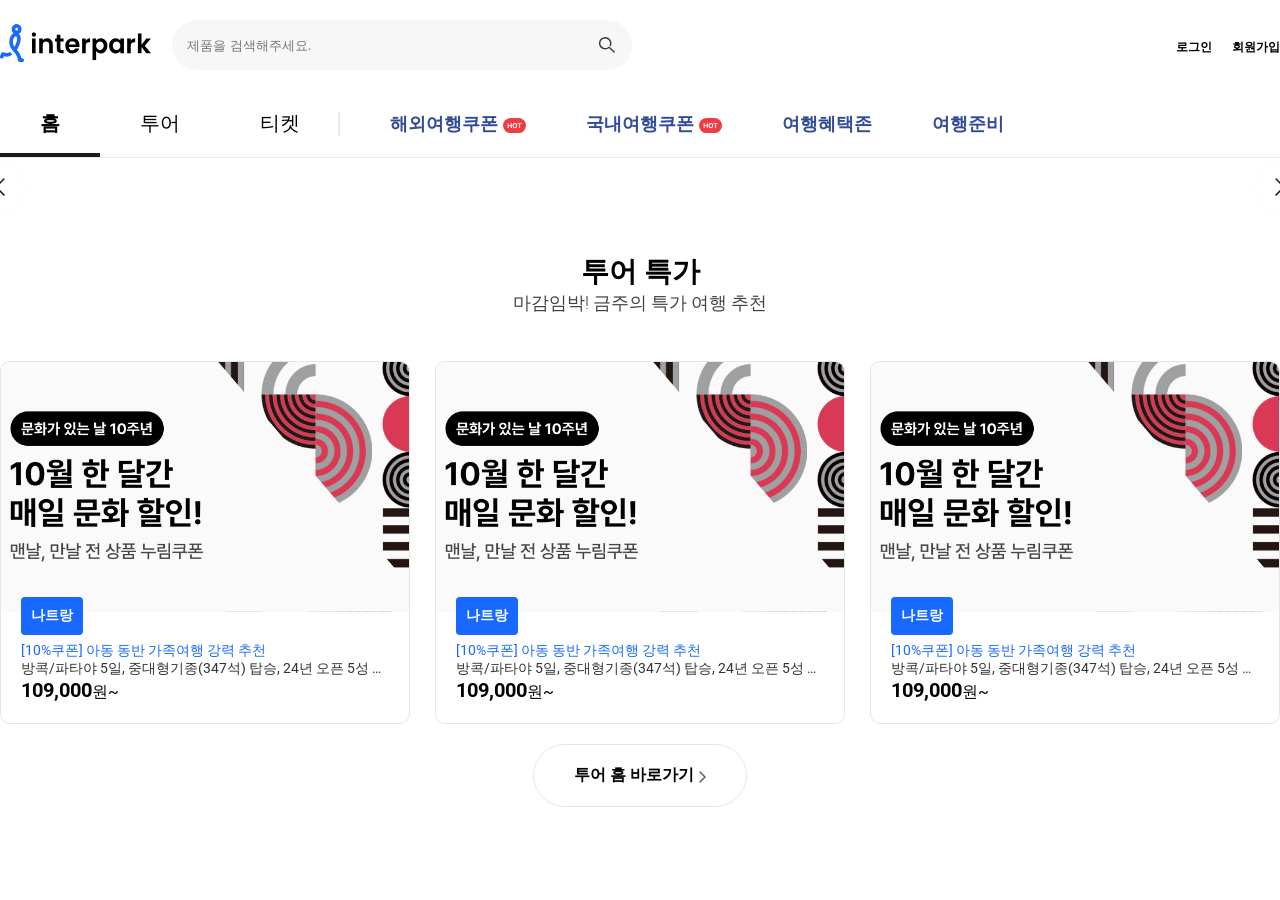
==== public/index.html @ e02801cc "[docs]:트랜지션 추가" ====
<!DOCTYPE html>
<html lang="ko">
  <head>
    <meta charset="UTF-8" />
    <meta http-equiv="X-UA-Compatible" content="IE=edge" />
    <meta name="viewport" content="width=device-width, initial-scale=1.0" />
    <title>나의 til</title>
    <!-- 외부 라이브러리 -->
    <link
      rel="stylesheet"
      href="https://cdn.jsdelivr.net/npm/swiper@11/swiper-bundle.min.css"
    />

    <script src="https://cdn.jsdelivr.net/npm/swiper@11/swiper-bundle.min.js"></script>
    <link rel="stylesheet" href="css/common.css" />
    <link rel="stylesheet" href="css/header.css" />
    <link rel="stylesheet" href="css/banner.css" />
    <link rel="stylesheet" href="css/tour.css" />

    <!-- js 초기 코드 -->
    <script src="js/index.js"></script>
    <script src="js/header.js"></script>
    <script src="js/banner.js"></script>
    <script src="js/tour.js"></script>
  </head>

  <body>
    <!-- 전체 레이아웃 -->
    <div class="wrap">
      <!-- (시멘틱 태그로 영역을 나누기 -웹 브라우저가 앎) -->
      <!-- 상단 -->
      <header class="header">
        <div class="layout">
          <!-- 상단의 위 -->
          <div class="header_top">
            <div class="header_top_left">
              <!-- 로고 -->
              <div class="logo">
                <a href="https://www.interpark.com/" target="_blank">
                  <img src="images/logo.svg" alt="로고" title="인터파크" />
                </a>
              </div>
              <!-- 제품 검색 -->
              <div class="search">
                <!-- 제품 검색 API -->
                <form class="search_form">
                  <input
                    class="search_form_word"
                    type="text"
                    placeholder="제품을 검색해주세요."
                  />
                  <input
                    class="search_form_button"
                    type="submit"
                    value="검색"
                  />
                </form>
              </div>
            </div>
            <div class="header_top_right">
              <ul class="member">
                <li><a href="#">로그인</a></li>
                <li><a href="#">회원가입</a></li>
              </ul>
            </div>
          </div>
          <!-- 상단의 아래 -->
          <div class="header_bottom">
            <div class="header_bottom_nav">
              <ul class="nav">
                <li><a href="#" class="focus">홈</a></li>
                <li><a href="#">투어</a></li>
                <li><a href="#">티켓</a></li>
              </ul>
            </div>
            <div class="header_bottom_eventmenu">
              <ul class="coupon">
                <li>
                  <a href="#">
                    해외여행쿠폰
                    <img
                      src="images/badge_hot.svg"
                      alt="해외여행쿠폰"
                      title="해외여행쿠폰"
                    />
                  </a>
                </li>
                <li>
                  <a href="#">
                    국내여행쿠폰
                    <img
                      src="images/badge_hot.svg"
                      alt="국내여행쿠폰"
                      title="국내여행쿠폰"
                    />
                  </a>
                </li>
                <li><a href="#">여행혜택존</a></li>
                <li><a href="#">여행준비</a></li>
              </ul>
            </div>
          </div>
        </div>
      </header>
      <!-- 메인 -->
      <main>
        <div class="layout">
          <!-- Banner -->
          <div class="banner">
            <!-- 절대로 swiper 단어 고치지 않는다 -->
            <div class="swiper sw_banner">
              <div class="swiper-wrapper">
                <!-- API 연동  -->
              </div>
              <div class="swiper-pagination"></div>
            </div>

            <button class="slide_bt banner_left">
              <img src="images/slider_arrow.svg" alt="left" title="left" />
            </button>
            <button class="slide_bt banner_right">
              <img src="images/slider_arrow.svg" alt="right" title="right" />
            </button>
          </div>
          <!-- Tour -->
          <div class="tour">
            <div class="section_top">
              <h2 class="section_title">투어 특가</h2>
              <span class="section_desc">마감임박! 금주의 특가 여행 추천</span>
            </div>
            <div class="section_list">
              <!-- start 목록 영역 -->
              <div class="section_category">
                <ul class="section_category_bts">
                  <!-- <li><button class="cate_focus">마감임박</button></li>
                  <li><button>패키지</button></li>
                  <li><button>국내숙소</button></li>
                  <li><button>해외숙소</button></li>
                  <li><button>투어/입장권</button></li> -->
                </ul>
              </div>
              <div class="section_slide">
                <!--Start 추후 JSON 데이터 연동으로 변경 예정 -->
                <div class="item">
                  <a href="#">
                    <div class="item_image">
                      <img src="images/v3.jpg" alt="나트랑" title="나트랑" />
                    </div>

                    <span class="item_name">나트랑</span>

                    <div class="item_text">
                      <span class="item_coupon">
                        [10%쿠폰] 아동 동반 가족여행 강력 추천
                      </span>
                      <p class="item_desc">
                        방콕/파타야 5일, 중대형기종(347석) 탑승, 24년 오픈 5성
                        윈덤 좀티엔 파타야,마사지 2시간,핵심일정 포함
                      </p>
                      <span class="item_price"><b>109,000</b>원~</span>
                    </div>
                  </a>
                </div>
                <div class="item">
                  <a href="#">
                    <div class="item_image">
                      <img src="images/v3.jpg" alt="나트랑" title="나트랑" />
                    </div>

                    <span class="item_name">나트랑</span>

                    <div class="item_text">
                      <span class="item_coupon">
                        [10%쿠폰] 아동 동반 가족여행 강력 추천
                      </span>
                      <p class="item_desc">
                        방콕/파타야 5일, 중대형기종(347석) 탑승, 24년 오픈 5성
                        윈덤 좀티엔 파타야,마사지 2시간,핵심일정 포함
                      </p>
                      <span class="item_price"><b>109,000</b>원~</span>
                    </div>
                  </a>
                </div>
                <div class="item">
                  <a href="#">
                    <div class="item_image">
                      <img src="images/v3.jpg" alt="나트랑" title="나트랑" />
                    </div>

                    <span class="item_name">나트랑</span>

                    <div class="item_text">
                      <span class="item_coupon">
                        [10%쿠폰] 아동 동반 가족여행 강력 추천
                      </span>
                      <p class="item_desc">
                        방콕/파타야 5일, 중대형기종(347석) 탑승, 24년 오픈 5성
                        윈덤 좀티엔 파타야,마사지 2시간,핵심일정 포함
                      </p>
                      <span class="item_price"><b>109,000</b>원~</span>
                    </div>
                  </a>
                </div>

                <!--End 추후 JSON 데이터 연동으로 변경 예정 -->
              </div>
              <!-- end 목록 영역 -->
            </div>
            <div class="section_bts">
              <a href="#">
                투어 홈 바로가기<img
                  src="images/icon_linkArrow.svg"
                  alt="투어 홈 바로가기"
                  title="투어 홈 바로가기"
                />
              </a>
            </div>
          </div>
          <!-- Trip -->
          <div></div>
          <!-- Ticket -->
          <div></div>
          <!-- Live -->
          <div></div>
        </div>
      </main>
      <!-- 하단 -->
      <footer>
        <div class="layout"></div>
      </footer>
    </div>
  </body>
</html>
---- public/css/common.css ----
@charset "utf-8"; /* 화면에 표현되는 속성... 맨위에 놓을 것 */
@import url("https://fonts.googleapis.com/css2?family=Roboto:ital,wght@0,100..900;1,100..900&display=swap");

* {
  /* 레이아웃 만들기 전 작업 */
  margin: 0;
  padding: 0;
  box-sizing: border-box; /* 박스 안으로 그리도록 */
  outline-style: none;
  /* outline-style: none; < 탭누를 대마다 포커스 맞춰주는 아웃라인. 해도 괜찮고 안해도 괜찮음. */
} /* 전부 선택 : * */

/* 태그 선택 : 추천하는 각 태그별 기본값 */
a {
  text-decoration: none;
  /* 디자인 보고 수정 */
  color: #000000;
}
ul {
  list-style: none;
}
html {
  width: 100%;
  /* 디자인 보고 수정 */
  font-size: 16px;
}

body {
  width: 100%;
  font-size: 1rem; /* html 글자 크기의 배율만큼*/
  /* 디자인 보고 수정 */
  color: #000000;
  /* 글꼴 필요 (앞 글꼴이 적용 안되면 뒤 글꼴로 - 배치순서) */
  font-family: "Segoe UI", Roboto, Arial, "Noto Sans", sans-serif;
  letter-spacing: 0px;
  word-spacing: 0px;
}

.wrap {
  width: 100%;
}
.layout {
  /* 반응형! */
  max-width: 1280px;
  /* min-width: 1024px; */
  width: 100%;

  margin: 0 auto;
  /* → margin-top: 0;
  margin-bottom: 0;
  margin-left: auto;
  margin-right: auto; */
}
---- public/css/header.css ----
.header {
  position: relative;
  width: 100%;
  background-color: #ffffff;
  border-bottom: 1px solid #ebebeb;
}
.header_down {
  position: fixed;
  left: 0;
  top: 0;
  width: 100%;
  z-index: 100;
}

.header_top {
  /* 좌표 기준을 세워주자 */
  position: relative;
  width: 100%;
  display: flex;
  justify-content: space-between;
  align-items: center;
  transition: all 0.1s;
  /* margin-top: 30px; */
  /* margin-bottom: 30px; */
  margin: 20px 0;
}
.header_top_down {
  margin: 0px;
}

.header_top_left {
  display: flex;
  align-items: center;
  gap: 20px;
}

.logo > a > img {
  width: 152px;
  height: auto;
}

.search {
}
.search_down {
  position: absolute;
  left: 350px;
  top: 10px;
}

.search_form {
  display: flex;
  align-items: center;
  width: 460px;
}

.search_form_word {
  width: calc(100% - 50px);
  height: 50px;
  background-color: #f7f7f8;
  border: none;
  border-radius: 25px 0px 0px 25px;
  padding-left: 15px;
}
.search_form_button {
  width: 50px;
  height: 50px;
  background-color: #f7f7f8;
  border: none;
  border-radius: 0px 25px 25px 0px;
  font-size: 0;
  cursor: pointer;

  /* background-color: red;
  background-image: url("../images/btn_search.svg");
  background-repeat: no-repeat;
  background-position: center;
  background-size: 18px; */

  background: #f7f7f8 url("../images/btn_search.svg") no-repeat center;
  background-size: 18px;
}

.header_top_right {
  position: relative;
}
.member {
  display: flex;
  gap: 20px;
}
.member_down {
  position: absolute;
  right: 0;
  top: 30px;
}

.member > li > a {
  font-size: 12px;
  font-weight: 700;
  color: #000000;
  line-height: 16px;
}

.header_bottom {
  width: 100%;
  display: flex;
  align-items: center;
}
.header_bottom_nav {
}
.nav {
  position: relative;
  display: flex;
  gap: 0px;
}
.nav::after {
  content: "";
  display: block;
  position: absolute;
  right: 0;
  /* top: calc(100% - 50% - 24px / 2); */
  top: 50%;
  transform: translateY(-50%);

  width: 2px;
  height: 24px;
  background-color: #e9e9e9;
}

.nav li a {
  position: relative;

  display: block;
  font-size: 20px;
  font-weight: 400;
  padding: 20px 40px;
}

.nav li a.focus {
  font-weight: 700 !important;
}

.nav li a.focus::after {
  content: "";

  position: absolute;
  left: 0;
  bottom: 0;

  display: block;
  width: 100%;
  height: 4px;
  background-color: #1c1c1c;
}

.header_bottom_eventmenu {
}
.coupon {
  display: flex;
  align-items: center;
  gap: 20px;
  margin-left: 30px;
}
.coupon > li > a {
  display: flex;
  align-items: center;
  gap: 5px;

  font-size: 18px;
  font-weight: 600;
  color: #324b97;
  padding: 0 20px;
}
.coupon > li > a > img {
  transform: translateY(10%);
}
---- public/css/banner.css ----
.banner {
  margin-top: 30px;
  position: relative;
}

.banner_slide {
  display: flex;
  gap: 25px;
}

.sw_banner {
  border-radius: 15px;
}

.banner_list {
  border-radius: 15px;
  overflow: hidden;
}
/* 이미지가 영역에 가득 채워지고 비율이 유지되도록 */
.banner_list img {
  width: 100%;
  height: 100%;
  /* 비율 유지, 영역에 가득채우기 */
  object-fit: cover;
  display: block;
}

.slide_bt {
  position: absolute;
  top: 50%;
  width: 50px;
  height: 50px;
  border-radius: 50%;
  cursor: pointer;
  border: #e6e6e6;
  background-color: rgba(255, 255, 255, 0.85);
  box-shadow: 0 0 0.8px rgba(0, 0, 0, 0.13);
  z-index: 100;
}

.banner_left {
  left: 0;
  transform: translateX(-50%) translateY(-50%) rotateY(180deg);
}
.banner_right {
  right: 0;
  transform: translateX(50%) translateY(-50%);
}
---- public/css/tour.css ----
.tour {
  margin-top: 65px;
}
.section_top {
  padding-bottom: 22px;
}
.section_title {
  text-align: center;
  font-size: 28px;
  font-weight: 700;
}
.section_desc {
  display: block;
  text-align: center;
  font-size: 18px;
  font-weight: 300;
  color: rgba(0, 0, 0, 0.75);
}
.section_list {
}
.section_category {
  display: flex;
  justify-content: center;
  padding-bottom: 24px;
}
.section_category_bts {
  display: flex;
  gap: 6px;
}
.section_category_bts li {
}
.section_category_bts li button {
  border: 1px solid #e5e5e5;
  background-color: #ffffff;
  padding: 15px 20px;
  border-radius: 52px;
  cursor: pointer;
  font-size: 14px;
  font-weight: 400;
  transition: all 0.2s;
}

.section_category_bts li button.cate_focus {
  border: 1px solid #333333;
  color: #ffffff;
  background-color: #333333;
  font-weight: 700;
}

.section_slide {
  display: flex;
  gap: 25px;
  margin-bottom: 20px;
}
.item {
  position: relative;
  overflow: hidden;
  border: 1px solid #e5e5e5;
  border-radius: 10px;
}
.item > a {
}
.item_image {
  width: 100%;
  height: 250px;
  overflow: hidden;
  margin-bottom: 25px;
}
.item_image > img {
  width: 100%;
  height: 100%;
  object-fit: cover;
  display: block;
}
.item_name {
  position: absolute;
  left: 20px;
  top: 235px;
  background-color: #1769ff;
  color: #ffffff;
  font-size: 14px;
  font-weight: 600;
  border-radius: 4px;
  padding: 10px;
}
.item_coupon {
  display: block;
  font-size: 14px;
  font-weight: 400;
  color: #1769ff;
  /* 줄내림 방지 */
  white-space: nowrap;
  /* 말줄임 처리 */
  overflow: hidden;
  text-overflow: ellipsis;
}

.item_text {
  padding: 20px;
  padding-top: 5px;
}
.item_desc {
  display: block;
  font-size: 14px;
  font-weight: 400;
  color: #333333;
  white-space: nowrap;
  overflow: hidden;
  text-overflow: ellipsis;
}
.item_price {
  font-size: 16px;
  font-weight: 400;
}
.item_price > b {
  font-size: 20px;
  font-weight: 700;
}

.section_bts {
  display: flex;
  justify-content: center;
}
.section_bts > a {
  border: 1px solid #e5e5e5;
  border-radius: 40px;
  padding: 20px 40px;
  background-color: #fff;
  font-size: 16px;
  font-weight: 700;
  display: flex;
  align-items: center;
  gap: 5px;
}
.section_bts > a > img {
  transform: translateY(1px);
}
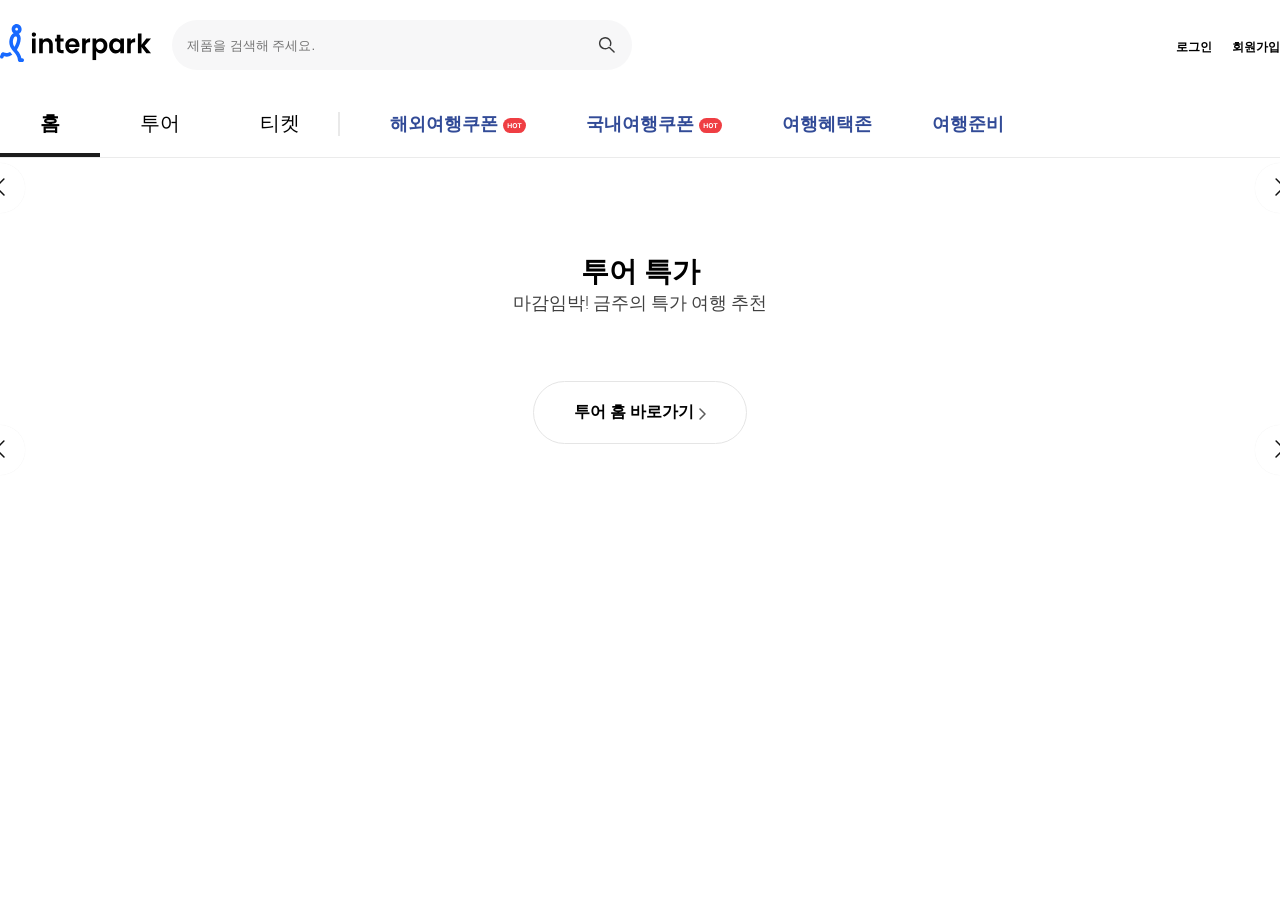
==== commit 6ef6f6a3: "[feat]:js 작업" ====
--- a/public/index.html
+++ b/public/index.html
@@ -2,22 +2,21 @@
 <html lang="ko">
   <head>
     <meta charset="UTF-8" />
-    <meta http-equiv="X-UA-Compatible" content="IE=edge" />
     <meta name="viewport" content="width=device-width, initial-scale=1.0" />
     <title>나의 til</title>
-    <!-- 외부 라이브러리 -->
+    <!-- 외부라이브러리 -->
     <link
       rel="stylesheet"
       href="https://cdn.jsdelivr.net/npm/swiper@11/swiper-bundle.min.css"
     />
+    <script src="https://cdn.jsdelivr.net/npm/swiper@11/swiper-bundle.min.js"></script>
 
-    <script src="https://cdn.jsdelivr.net/npm/swiper@11/swiper-bundle.min.js"></script>
     <link rel="stylesheet" href="css/common.css" />
     <link rel="stylesheet" href="css/header.css" />
     <link rel="stylesheet" href="css/banner.css" />
     <link rel="stylesheet" href="css/tour.css" />
 
-    <!-- js 초기 코드 -->
+    <!-- js 초기 코드  -->
     <script src="js/index.js"></script>
     <script src="js/header.js"></script>
     <script src="js/banner.js"></script>
@@ -25,9 +24,8 @@
   </head>
 
   <body>
-    <!-- 전체 레이아웃 -->
+    <!-- 전체 레이아웃  -->
     <div class="wrap">
-      <!-- (시멘틱 태그로 영역을 나누기 -웹 브라우저가 앎) -->
       <!-- 상단 -->
       <header class="header">
         <div class="layout">
@@ -36,18 +34,18 @@
             <div class="header_top_left">
               <!-- 로고 -->
               <div class="logo">
-                <a href="https://www.interpark.com/" target="_blank">
+                <a href="http://www.interpark.com" target="_blank">
                   <img src="images/logo.svg" alt="로고" title="인터파크" />
                 </a>
               </div>
-              <!-- 제품 검색 -->
+              <!-- 제품검색 -->
               <div class="search">
-                <!-- 제품 검색 API -->
+                <!-- 제품 검색 API 연동 -->
                 <form class="search_form">
                   <input
                     class="search_form_word"
                     type="text"
-                    placeholder="제품을 검색해주세요."
+                    placeholder="제품을 검색해 주세요."
                   />
                   <input
                     class="search_form_button"
@@ -110,7 +108,7 @@
             <!-- 절대로 swiper 단어 고치지 않는다 -->
             <div class="swiper sw_banner">
               <div class="swiper-wrapper">
-                <!-- API 연동  -->
+                <!-- API 연동 -->
               </div>
               <div class="swiper-pagination"></div>
             </div>
@@ -118,6 +116,7 @@
             <button class="slide_bt banner_left">
               <img src="images/slider_arrow.svg" alt="left" title="left" />
             </button>
+
             <button class="slide_bt banner_right">
               <img src="images/slider_arrow.svg" alt="right" title="right" />
             </button>
@@ -129,86 +128,38 @@
               <span class="section_desc">마감임박! 금주의 특가 여행 추천</span>
             </div>
             <div class="section_list">
-              <!-- start 목록 영역 -->
+              <!--Start 목록영역 -->
               <div class="section_category">
                 <ul class="section_category_bts">
-                  <!-- <li><button class="cate_focus">마감임박</button></li>
-                  <li><button>패키지</button></li>
-                  <li><button>국내숙소</button></li>
-                  <li><button>해외숙소</button></li>
-                  <li><button>투어/입장권</button></li> -->
+                  <!-- API 연동 -->
                 </ul>
               </div>
+
               <div class="section_slide">
-                <!--Start 추후 JSON 데이터 연동으로 변경 예정 -->
-                <div class="item">
-                  <a href="#">
-                    <div class="item_image">
-                      <img src="images/v3.jpg" alt="나트랑" title="나트랑" />
-                    </div>
+                <!-- Swipe 투어 영역 -->
+                <div class="swiper sw_tour">
+                  <div class="swiper-wrapper">
+                    <!-- API 연동 -->
+                  </div>
+                  <div class="swiper-button-next"></div>
+                  <div class="swiper-button-prev"></div>
+                </div>
+              </div>
 
-                    <span class="item_name">나트랑</span>
+              <button class="slide_bt tour-prev banner_left">
+                <img src="images/slider_arrow.svg" alt="left" title="left" />
+              </button>
 
-                    <div class="item_text">
-                      <span class="item_coupon">
-                        [10%쿠폰] 아동 동반 가족여행 강력 추천
-                      </span>
-                      <p class="item_desc">
-                        방콕/파타야 5일, 중대형기종(347석) 탑승, 24년 오픈 5성
-                        윈덤 좀티엔 파타야,마사지 2시간,핵심일정 포함
-                      </p>
-                      <span class="item_price"><b>109,000</b>원~</span>
-                    </div>
-                  </a>
-                </div>
-                <div class="item">
-                  <a href="#">
-                    <div class="item_image">
-                      <img src="images/v3.jpg" alt="나트랑" title="나트랑" />
-                    </div>
+              <button class="slide_bt tour-next banner_right">
+                <img src="images/slider_arrow.svg" alt="right" title="right" />
+              </button>
 
-                    <span class="item_name">나트랑</span>
-
-                    <div class="item_text">
-                      <span class="item_coupon">
-                        [10%쿠폰] 아동 동반 가족여행 강력 추천
-                      </span>
-                      <p class="item_desc">
-                        방콕/파타야 5일, 중대형기종(347석) 탑승, 24년 오픈 5성
-                        윈덤 좀티엔 파타야,마사지 2시간,핵심일정 포함
-                      </p>
-                      <span class="item_price"><b>109,000</b>원~</span>
-                    </div>
-                  </a>
-                </div>
-                <div class="item">
-                  <a href="#">
-                    <div class="item_image">
-                      <img src="images/v3.jpg" alt="나트랑" title="나트랑" />
-                    </div>
-
-                    <span class="item_name">나트랑</span>
-
-                    <div class="item_text">
-                      <span class="item_coupon">
-                        [10%쿠폰] 아동 동반 가족여행 강력 추천
-                      </span>
-                      <p class="item_desc">
-                        방콕/파타야 5일, 중대형기종(347석) 탑승, 24년 오픈 5성
-                        윈덤 좀티엔 파타야,마사지 2시간,핵심일정 포함
-                      </p>
-                      <span class="item_price"><b>109,000</b>원~</span>
-                    </div>
-                  </a>
-                </div>
-
-                <!--End 추후 JSON 데이터 연동으로 변경 예정 -->
-              </div>
-              <!-- end 목록 영역 -->
+              <!--End 목록영역 -->
             </div>
             <div class="section_bts">
               <a href="#">
-                투어 홈 바로가기<img
+                투어 홈 바로가기
+                <img
                   src="images/icon_linkArrow.svg"
                   alt="투어 홈 바로가기"
                   title="투어 홈 바로가기"
@@ -226,7 +177,7 @@
       </main>
       <!-- 하단 -->
       <footer>
-        <div class="layout"></div>
+        <div></div>
       </footer>
     </div>
   </body>
--- a/public/css/tour.css
+++ b/public/css/tour.css
@@ -1,4 +1,5 @@
 .tour {
+  positon: relative;
   margin-top: 65px;
 }
 .section_top {
@@ -135,3 +136,8 @@
 .section_bts > a > img {
   transform: translateY(1px);
 }
+
+/* swiper 버튼 비활성시 표현 */
+.swiper-button-disabled {
+  display: none;
+}
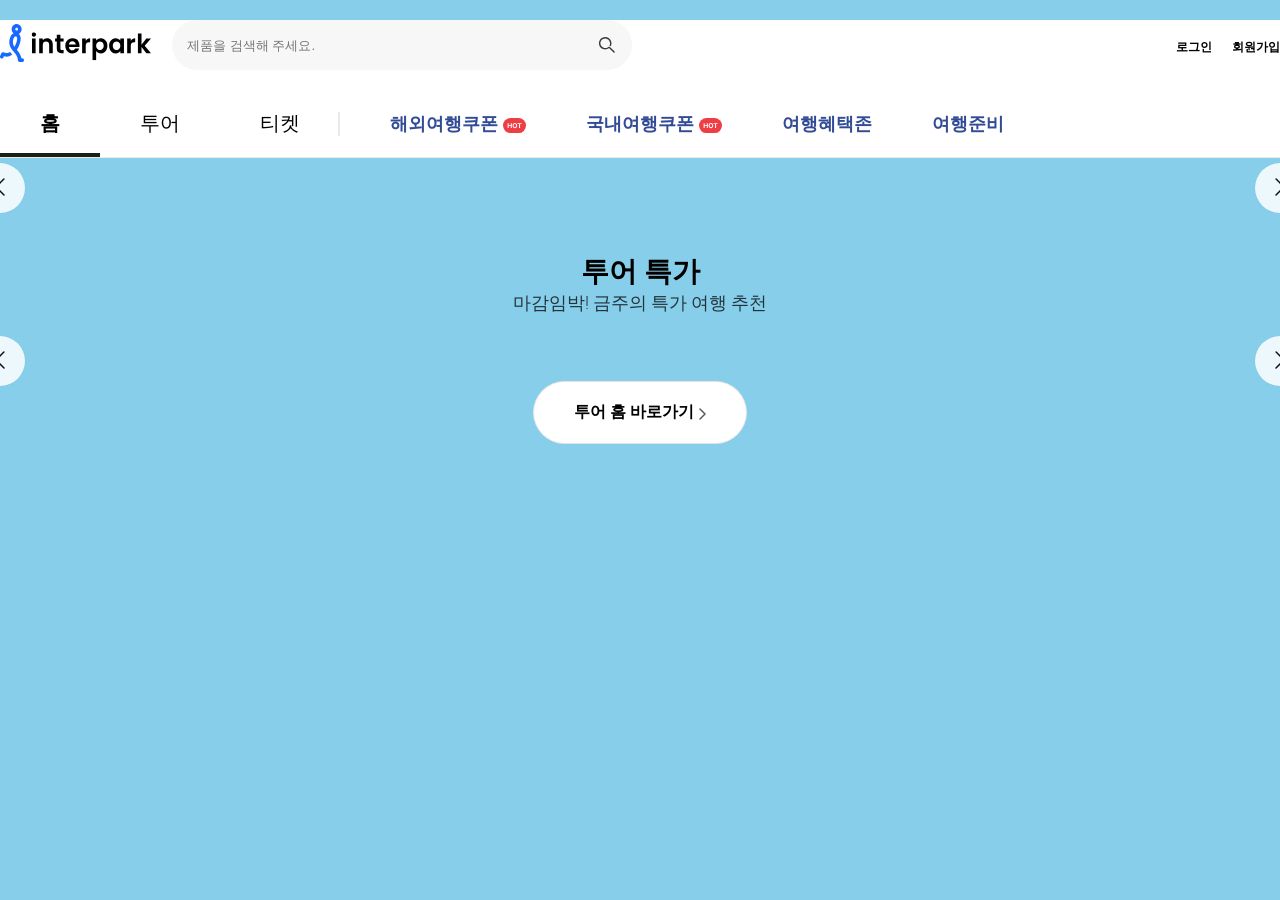
==== commit 984a9c92: "[docs]:반응형 시작" ====
--- a/public/index.html
+++ b/public/index.html
@@ -141,18 +141,19 @@
                   <div class="swiper-wrapper">
                     <!-- API 연동 -->
                   </div>
-                  <div class="swiper-button-next"></div>
-                  <div class="swiper-button-prev"></div>
                 </div>
+                <button class="slide_bt tour_prev banner_left">
+                  <img src="images/slider_arrow.svg" alt="left" title="left" />
+                </button>
+
+                <button class="slide_bt tour_next banner_right">
+                  <img
+                    src="images/slider_arrow.svg"
+                    alt="right"
+                    title="right"
+                  />
+                </button>
               </div>
-
-              <button class="slide_bt tour-prev banner_left">
-                <img src="images/slider_arrow.svg" alt="left" title="left" />
-              </button>
-
-              <button class="slide_bt tour-next banner_right">
-                <img src="images/slider_arrow.svg" alt="right" title="right" />
-              </button>
 
               <!--End 목록영역 -->
             </div>
--- a/public/css/common.css
+++ b/public/css/common.css
@@ -51,3 +51,28 @@
   margin-left: auto;
   margin-right: auto; */
 }
+
+/* 빈응형 작업 */
+body {
+  background-color: skyblue;
+}
+@media screen and (max-width: 1024px) {
+  body {
+    background-color: aqua;
+  }
+}
+@media screen and (max-width: 960px) {
+  body {
+    background-color: orange;
+  }
+}
+@media screen and (max-width: 760px) {
+  body {
+    background-color: hotpink;
+  }
+}
+@media screen and (max-width: 640px) {
+  body {
+    background-color: yellowgreen;
+  }
+}
--- a/public/css/header.css
+++ b/public/css/header.css
@@ -9,7 +9,7 @@
   left: 0;
   top: 0;
   width: 100%;
-  z-index: 100;
+  z-index: 999;
 }
 
 .header_top {
--- a/public/css/banner.css
+++ b/public/css/banner.css
@@ -1,6 +1,10 @@
 .banner {
   margin-top: 30px;
   position: relative;
+}
+
+.banner_fix {
+  padding-top: 50px;
 }
 
 .banner_slide {
--- a/public/css/tour.css
+++ b/public/css/tour.css
@@ -49,8 +49,7 @@
 }
 
 .section_slide {
-  display: flex;
-  gap: 25px;
+  position: relative;
   margin-bottom: 20px;
 }
 .item {
@@ -139,5 +138,5 @@
 
 /* swiper 버튼 비활성시 표현 */
 .swiper-button-disabled {
-  display: none;
+  display: none !important;
 }
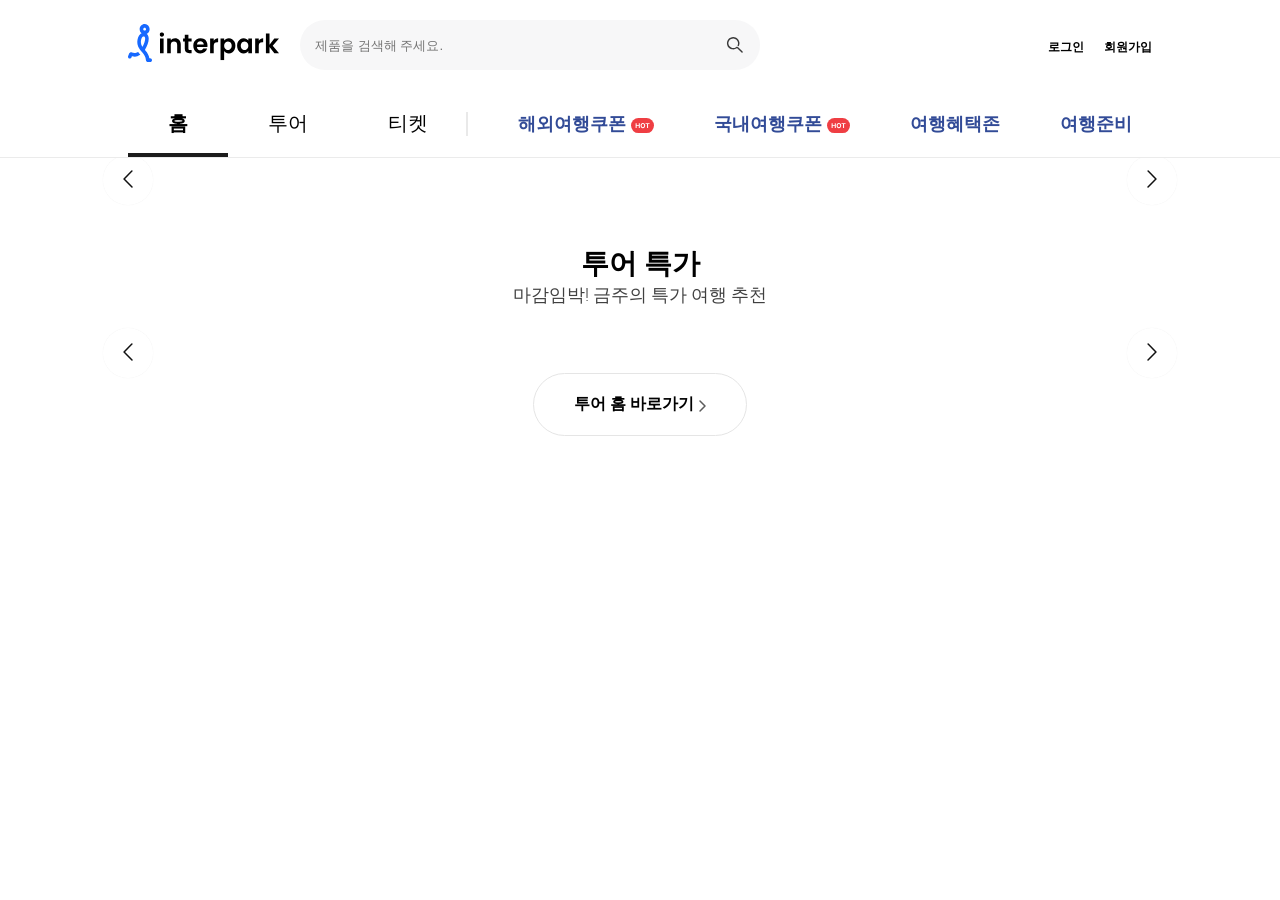
==== commit d59b922c: "[docs]:반응형 작업, 수정" ====
--- a/public/index.html
+++ b/public/index.html
@@ -21,6 +21,7 @@
     <script src="js/header.js"></script>
     <script src="js/banner.js"></script>
     <script src="js/tour.js"></script>
+    <meta name="viewport" content="width-device-width, initial-scale=1.0" />
   </head>
 
   <body>
@@ -66,7 +67,7 @@
           <div class="header_bottom">
             <div class="header_bottom_nav">
               <ul class="nav">
-                <li><a href="#" class="focus">홈</a></li>
+                <li class="home"><a href="#" class="focus">홈</a></li>
                 <li><a href="#">투어</a></li>
                 <li><a href="#">티켓</a></li>
               </ul>
@@ -101,7 +102,7 @@
         </div>
       </header>
       <!-- 메인 -->
-      <main>
+      <main class="main">
         <div class="layout">
           <!-- Banner -->
           <div class="banner">
@@ -113,11 +114,11 @@
               <div class="swiper-pagination"></div>
             </div>
 
-            <button class="slide_bt banner_left">
+            <button class="slide_bt banner_prev slide_bt_left">
               <img src="images/slider_arrow.svg" alt="left" title="left" />
             </button>
 
-            <button class="slide_bt banner_right">
+            <button class="slide_bt banner_next slide_bt_right">
               <img src="images/slider_arrow.svg" alt="right" title="right" />
             </button>
           </div>
@@ -142,11 +143,11 @@
                     <!-- API 연동 -->
                   </div>
                 </div>
-                <button class="slide_bt tour_prev banner_left">
+                <button class="slide_bt tour_prev slide_bt_left">
                   <img src="images/slider_arrow.svg" alt="left" title="left" />
                 </button>
 
-                <button class="slide_bt tour_next banner_right">
+                <button class="slide_bt tour_next slide_bt_right">
                   <img
                     src="images/slider_arrow.svg"
                     alt="right"
--- a/public/css/common.css
+++ b/public/css/common.css
@@ -2,10 +2,10 @@
 @import url("https://fonts.googleapis.com/css2?family=Roboto:ital,wght@0,100..900;1,100..900&display=swap");
 
 * {
+  box-sizing: border-box; /* 박스 안으로 그리도록 */
   /* 레이아웃 만들기 전 작업 */
   margin: 0;
   padding: 0;
-  box-sizing: border-box; /* 박스 안으로 그리도록 */
   outline-style: none;
   /* outline-style: none; < 탭누를 대마다 포커스 맞춰주는 아웃라인. 해도 괜찮고 안해도 괜찮음. */
 } /* 전부 선택 : * */
@@ -27,23 +27,47 @@
 
 body {
   width: 100%;
+  /* 글꼴 필요 (앞 글꼴이 적용 안되면 뒤 글꼴로 - 배치순서) */
+  font-family: "Segoe UI", Roboto, Arial, "Noto Sans", sans-serif;
   font-size: 1rem; /* html 글자 크기의 배율만큼*/
+  letter-spacing: 0px;
   /* 디자인 보고 수정 */
   color: #000000;
-  /* 글꼴 필요 (앞 글꼴이 적용 안되면 뒤 글꼴로 - 배치순서) */
-  font-family: "Segoe UI", Roboto, Arial, "Noto Sans", sans-serif;
-  letter-spacing: 0px;
   word-spacing: 0px;
 }
 
 .wrap {
   width: 100%;
 }
+
+/* header가 fixed가 되면 강제로 padding 넣기 */
+.main_fixed {
+  padding-top: 150px;
+}
+
+.slide_bt {
+  position: absolute;
+  top: 50%;
+  z-index: 100;
+  width: 50px;
+  height: 50px;
+  background-color: rgba(255, 255, 255, 0.85);
+  border: #e6e6e6;
+  border-radius: 50%;
+  box-shadow: 0 0 0.8px rgba(0, 0, 0, 0.13);
+  cursor: pointer;
+}
+
+/* swiper 버튼 비활성시 표현 */
+.swiper-button-disabled {
+  display: none !important;
+}
+
 .layout {
+  /* min-width: 1024px; */
+  width: 100%;
   /* 반응형! */
   max-width: 1280px;
-  /* min-width: 1024px; */
-  width: 100%;
 
   margin: 0 auto;
   /* → margin-top: 0;
@@ -53,26 +77,18 @@
 }
 
 /* 빈응형 작업 */
-body {
-  background-color: skyblue;
+@media screen and (max-width: 1280px) {
+  .layout {
+    max-width: 1024px;
+  }
 }
 @media screen and (max-width: 1024px) {
-  body {
-    background-color: aqua;
-  }
-}
-@media screen and (max-width: 960px) {
-  body {
-    background-color: orange;
+  .layout {
+    max-width: 760px;
   }
 }
 @media screen and (max-width: 760px) {
-  body {
-    background-color: hotpink;
+  .layout {
+    max-width: 100%;
   }
 }
-@media screen and (max-width: 640px) {
-  body {
-    background-color: yellowgreen;
-  }
-}
--- a/public/css/header.css
+++ b/public/css/header.css
@@ -1,31 +1,38 @@
+main {
+  padding-top: 150px;
+}
+
 .header {
-  position: relative;
+  position: fixed;
+  left: 0;
+  right: 0;
   width: 100%;
   background-color: #ffffff;
   border-bottom: 1px solid #ebebeb;
+  z-index: 999;
 }
 .header_down {
   position: fixed;
-  left: 0;
   top: 0;
-  width: 100%;
-  z-index: 999;
+  left: 0;
+  z-index: 999;
+  width: 100%;
 }
 
 .header_top {
-  /* 좌표 기준을 세워주자 */
-  position: relative;
-  width: 100%;
+  position: relative;
+  z-index: 999;
   display: flex;
   justify-content: space-between;
   align-items: center;
-  transition: all 0.1s;
-  /* margin-top: 30px; */
-  /* margin-bottom: 30px; */
-  margin: 20px 0;
+  width: 100%;
+  /* padding-top: 30px; */
+  /* padding-bottom: 30px; */
+  padding: 20px 0;
+  transition: all 0.15s;
 }
 .header_top_down {
-  margin: 0px;
+  padding: 0px;
 }
 
 .header_top_left {
@@ -43,8 +50,8 @@
 }
 .search_down {
   position: absolute;
+  top: 10px;
   left: 350px;
-  top: 10px;
 }
 
 .search_form {
@@ -64,11 +71,7 @@
 .search_form_button {
   width: 50px;
   height: 50px;
-  background-color: #f7f7f8;
-  border: none;
-  border-radius: 0px 25px 25px 0px;
   font-size: 0;
-  cursor: pointer;
 
   /* background-color: red;
   background-image: url("../images/btn_search.svg");
@@ -77,7 +80,11 @@
   background-size: 18px; */
 
   background: #f7f7f8 url("../images/btn_search.svg") no-repeat center;
+  background-color: #f7f7f8;
   background-size: 18px;
+  border: none;
+  border-radius: 0px 25px 25px 0px;
+  cursor: pointer;
 }
 
 .header_top_right {
@@ -89,21 +96,21 @@
 }
 .member_down {
   position: absolute;
-  right: 0;
   top: 30px;
+  right: 0;
 }
 
 .member > li > a {
   font-size: 12px;
   font-weight: 700;
+  line-height: 16px;
   color: #000000;
-  line-height: 16px;
 }
 
 .header_bottom {
-  width: 100%;
-  display: flex;
-  align-items: center;
+  display: flex;
+  align-items: center;
+  width: 100%;
 }
 .header_bottom_nav {
 }
@@ -113,26 +120,26 @@
   gap: 0px;
 }
 .nav::after {
-  content: "";
-  display: block;
-  position: absolute;
-  right: 0;
+  position: absolute;
   /* top: calc(100% - 50% - 24px / 2); */
   top: 50%;
-  transform: translateY(-50%);
+  right: 0;
+  display: block;
 
   width: 2px;
   height: 24px;
   background-color: #e9e9e9;
+  transform: translateY(-50%);
+  content: "";
 }
 
 .nav li a {
   position: relative;
 
   display: block;
+  padding: 20px 40px;
   font-size: 20px;
   font-weight: 400;
-  padding: 20px 40px;
 }
 
 .nav li a.focus {
@@ -140,16 +147,15 @@
 }
 
 .nav li a.focus::after {
-  content: "";
-
-  position: absolute;
-  left: 0;
+  position: absolute;
   bottom: 0;
+  left: 0;
 
   display: block;
   width: 100%;
   height: 4px;
   background-color: #1c1c1c;
+  content: "";
 }
 
 .header_bottom_eventmenu {
@@ -163,13 +169,38 @@
 .coupon > li > a {
   display: flex;
   align-items: center;
-  gap: 5px;
+  padding: 0 20px;
 
   font-size: 18px;
   font-weight: 600;
   color: #324b97;
-  padding: 0 20px;
+  gap: 5px;
 }
 .coupon > li > a > img {
   transform: translateY(10%);
 }
+
+.m_header {
+  display: none;
+  position: fixed;
+  right: 0;
+  left: 0;
+  z-index: 999;
+  width: 100%;
+  height: 54px;
+  background-color: #fff;
+  border-bottom: 1px solid #ebebeb;
+}
+
+/* 반응형 작업 */
+@media all and (max-width: 1024px) {
+  .main {
+    padding: 54px;
+  }
+  .header {
+    display: none;
+  }
+  .m_header {
+    display: block;
+  }
+}
--- a/public/css/banner.css
+++ b/public/css/banner.css
@@ -1,6 +1,6 @@
 .banner {
+  position: relative;
   margin-top: 30px;
-  position: relative;
 }
 
 .banner_fix {
@@ -17,36 +17,23 @@
 }
 
 .banner_list {
+  overflow: hidden;
   border-radius: 15px;
-  overflow: hidden;
 }
 /* 이미지가 영역에 가득 채워지고 비율이 유지되도록 */
 .banner_list img {
+  display: block;
   width: 100%;
   height: 100%;
   /* 비율 유지, 영역에 가득채우기 */
   object-fit: cover;
-  display: block;
 }
 
-.slide_bt {
-  position: absolute;
-  top: 50%;
-  width: 50px;
-  height: 50px;
-  border-radius: 50%;
-  cursor: pointer;
-  border: #e6e6e6;
-  background-color: rgba(255, 255, 255, 0.85);
-  box-shadow: 0 0 0.8px rgba(0, 0, 0, 0.13);
-  z-index: 100;
-}
-
-.banner_left {
+.slide_bt_left {
   left: 0;
   transform: translateX(-50%) translateY(-50%) rotateY(180deg);
 }
-.banner_right {
+.slide_bt_right {
   right: 0;
   transform: translateX(50%) translateY(-50%);
 }
--- a/public/css/tour.css
+++ b/public/css/tour.css
@@ -6,15 +6,15 @@
   padding-bottom: 22px;
 }
 .section_title {
-  text-align: center;
   font-size: 28px;
   font-weight: 700;
+  text-align: center;
 }
 .section_desc {
   display: block;
-  text-align: center;
   font-size: 18px;
   font-weight: 300;
+  text-align: center;
   color: rgba(0, 0, 0, 0.75);
 }
 .section_list {
@@ -31,21 +31,21 @@
 .section_category_bts li {
 }
 .section_category_bts li button {
-  border: 1px solid #e5e5e5;
-  background-color: #ffffff;
   padding: 15px 20px;
-  border-radius: 52px;
-  cursor: pointer;
   font-size: 14px;
   font-weight: 400;
+  background-color: #ffffff;
+  border: 1px solid #e5e5e5;
+  border-radius: 52px;
   transition: all 0.2s;
+  cursor: pointer;
 }
 
 .section_category_bts li button.cate_focus {
-  border: 1px solid #333333;
+  font-weight: 700;
   color: #ffffff;
   background-color: #333333;
-  font-weight: 700;
+  border: 1px solid #333333;
 }
 
 .section_slide {
@@ -67,31 +67,31 @@
   margin-bottom: 25px;
 }
 .item_image > img {
+  display: block;
   width: 100%;
   height: 100%;
   object-fit: cover;
-  display: block;
 }
 .item_name {
   position: absolute;
+  top: 235px;
   left: 20px;
-  top: 235px;
-  background-color: #1769ff;
-  color: #ffffff;
+  padding: 10px;
   font-size: 14px;
   font-weight: 600;
+  color: #ffffff;
+  background-color: #1769ff;
   border-radius: 4px;
-  padding: 10px;
 }
 .item_coupon {
   display: block;
+  /* 말줄임 처리 */
+  overflow: hidden;
   font-size: 14px;
   font-weight: 400;
   color: #1769ff;
   /* 줄내림 방지 */
   white-space: nowrap;
-  /* 말줄임 처리 */
-  overflow: hidden;
   text-overflow: ellipsis;
 }
 
@@ -101,11 +101,11 @@
 }
 .item_desc {
   display: block;
+  overflow: hidden;
   font-size: 14px;
   font-weight: 400;
   color: #333333;
   white-space: nowrap;
-  overflow: hidden;
   text-overflow: ellipsis;
 }
 .item_price {
@@ -122,21 +122,16 @@
   justify-content: center;
 }
 .section_bts > a {
+  display: flex;
+  align-items: center;
+  padding: 20px 40px;
+  font-size: 16px;
+  font-weight: 700;
+  background-color: #fff;
   border: 1px solid #e5e5e5;
   border-radius: 40px;
-  padding: 20px 40px;
-  background-color: #fff;
-  font-size: 16px;
-  font-weight: 700;
-  display: flex;
-  align-items: center;
   gap: 5px;
 }
 .section_bts > a > img {
   transform: translateY(1px);
 }
-
-/* swiper 버튼 비활성시 표현 */
-.swiper-button-disabled {
-  display: none !important;
-}
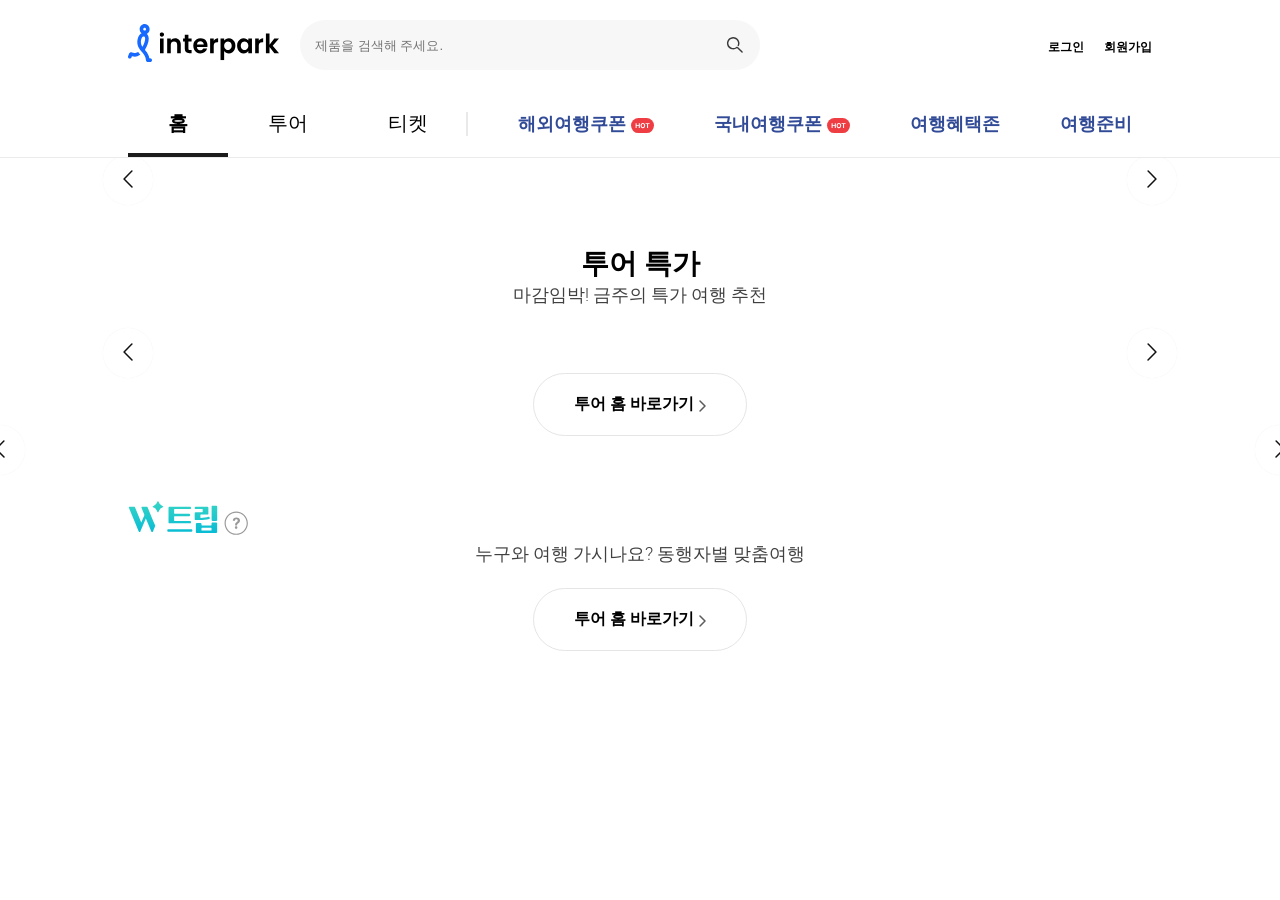
==== commit 8bc31cdb: "trip css 시작" ====
--- a/public/index.html
+++ b/public/index.html
@@ -3,7 +3,7 @@
   <head>
     <meta charset="UTF-8" />
     <meta name="viewport" content="width=device-width, initial-scale=1.0" />
-    <title>나의 til</title>
+    <title>인터파크 홈페이지 클론 코딩</title>
     <!-- 외부라이브러리 -->
     <link
       rel="stylesheet"
@@ -15,12 +15,14 @@
     <link rel="stylesheet" href="css/header.css" />
     <link rel="stylesheet" href="css/banner.css" />
     <link rel="stylesheet" href="css/tour.css" />
+    <link rel="stylesheet" href="css/trip.css" />
 
     <!-- js 초기 코드  -->
     <script src="js/index.js"></script>
     <script src="js/header.js"></script>
     <script src="js/banner.js"></script>
     <script src="js/tour.js"></script>
+    <script src="js/trip.js"></script>
     <meta name="viewport" content="width-device-width, initial-scale=1.0" />
   </head>
 
@@ -67,7 +69,7 @@
           <div class="header_bottom">
             <div class="header_bottom_nav">
               <ul class="nav">
-                <li class="home"><a href="#" class="focus">홈</a></li>
+                <li><a href="#" class="focus">홈</a></li>
                 <li><a href="#">투어</a></li>
                 <li><a href="#">티켓</a></li>
               </ul>
@@ -101,6 +103,19 @@
           </div>
         </div>
       </header>
+      <!-- 모바일 상단 -->
+      <div class="m_header">
+        <div class="m_header_menu">
+          <a href="#">홈</a>
+          <a href="#">투어</a>
+          <a href="#">티켓</a>
+        </div>
+        <div class="m_header_search">
+          <a href="#">
+            <img src="images/btn_search.svg" alt="제품검색" />
+          </a>
+        </div>
+      </div>
       <!-- 메인 -->
       <main class="main">
         <div class="layout">
@@ -111,8 +126,8 @@
               <div class="swiper-wrapper">
                 <!-- API 연동 -->
               </div>
-              <div class="swiper-pagination"></div>
-            </div>
+            </div>
+            <div class="swiper-pagination sw_banner_pg"></div>
 
             <button class="slide_bt banner_prev slide_bt_left">
               <img src="images/slider_arrow.svg" alt="left" title="left" />
@@ -136,24 +151,30 @@
                 </ul>
               </div>
 
-              <div class="section_slide">
-                <!-- Swipe 투어 영역 -->
-                <div class="swiper sw_tour">
-                  <div class="swiper-wrapper">
-                    <!-- API 연동 -->
+              <div class="section_slide_wrap">
+                <div class="section_slide">
+                  <!-- Swipe 투어 영역 -->
+                  <div class="swiper sw_tour">
+                    <div class="swiper-wrapper">
+                      <!-- API 연동 -->
+                    </div>
                   </div>
+                  <button class="slide_bt tour_prev slide_bt_left">
+                    <img
+                      src="images/slider_arrow.svg"
+                      alt="left"
+                      title="left"
+                    />
+                  </button>
+
+                  <button class="slide_bt tour_next slide_bt_right">
+                    <img
+                      src="images/slider_arrow.svg"
+                      alt="right"
+                      title="right"
+                    />
+                  </button>
                 </div>
-                <button class="slide_bt tour_prev slide_bt_left">
-                  <img src="images/slider_arrow.svg" alt="left" title="left" />
-                </button>
-
-                <button class="slide_bt tour_next slide_bt_right">
-                  <img
-                    src="images/slider_arrow.svg"
-                    alt="right"
-                    title="right"
-                  />
-                </button>
               </div>
 
               <!--End 목록영역 -->
@@ -170,7 +191,52 @@
             </div>
           </div>
           <!-- Trip -->
-          <div></div>
+
+          <div class="trip">
+            <div class="swiper sw_trip">
+              <div class="swiper-wrapper">
+                <!-- API 연동 -->
+              </div>
+            </div>
+
+            <!-- w트립 로고 + 설명 부분 -->
+            <div class="trip_logos">
+              <img
+                src="api/trip/icon_w_trip_new_pc.svg"
+                alt="w트립"
+                title="w트립"
+              />
+              <img src="api/trip/icon_w_trip_question_mark_pc.svg" />
+              <span class="section_desc"
+                >누구와 여행 가시나요? 동행자별 맞춤여행</span
+              >
+            </div>
+
+            <!-- 투어같은 슬라이더 부분  -->
+            <div>
+              <div class="swiper-pagination sw_trip_pg"></div>
+
+              <button class="slide_bt trip_prev slide_bt_left">
+                <img src="images/slider_arrow.svg" alt="left" title="left" />
+              </button>
+
+              <button class="slide_bt trip_next slide_bt_right">
+                <img src="images/slider_arrow.svg" alt="right" title="right" />
+              </button>
+            </div>
+
+            <div class="section_bts">
+              <a href="#">
+                투어 홈 바로가기
+                <img
+                  src="images/icon_linkArrow.svg"
+                  alt="투어 홈 바로가기"
+                  title="투어 홈 바로가기"
+                />
+              </a>
+            </div>
+          </div>
+
           <!-- Ticket -->
           <div></div>
           <!-- Live -->
@@ -180,6 +246,9 @@
       <!-- 하단 -->
       <footer>
         <div></div>
+        <div></div>
+        <div></div>
+        <div></div>
       </footer>
     </div>
   </body>
--- a/public/css/common.css
+++ b/public/css/common.css
@@ -21,8 +21,9 @@
 }
 html {
   width: 100%;
-  /* 디자인 보고 수정 */
   font-size: 16px;
+  /* 가로 스크롤은 좋지 않음 */
+  overflow-x: hidden;
 }
 
 body {
--- a/public/css/header.css
+++ b/public/css/header.css
@@ -180,16 +180,35 @@
   transform: translateY(10%);
 }
 
+/* 모바일 헤더 */
 .m_header {
+  padding: 20px;
   display: none;
   position: fixed;
-  right: 0;
+  top: 0;
   left: 0;
   z-index: 999;
   width: 100%;
   height: 54px;
   background-color: #fff;
   border-bottom: 1px solid #ebebeb;
+}
+
+.m_header_menu {
+  display: flex;
+  align-items: center;
+  gap: 15px;
+}
+
+.m_header_menu > a {
+  font-size: 22px;
+  font-weight: 400;
+}
+.m_header_search {
+  display: flex;
+  align-items: center;
+}
+.m_header_search > a {
 }
 
 /* 반응형 작업 */
@@ -201,6 +220,8 @@
     display: none;
   }
   .m_header {
-    display: block;
+    display: flex;
+    justify-content: space-between;
+    align-content: center;
   }
 }
--- a/public/css/banner.css
+++ b/public/css/banner.css
@@ -37,3 +37,36 @@
   right: 0;
   transform: translateX(50%) translateY(-50%);
 }
+
+/* 반응형 코드 */
+.sw_banner_pg {
+  display: none;
+  bottom: -25px !important;
+}
+
+@media all and (max-width: 1024px) {
+  .sw_banner_pg {
+    display: block;
+  }
+  /* 평상시 버튼 모습 */
+  .sw_banner_pg .swiper-pagination-bullet {
+    width: 6;
+    height: 6;
+    opacity: 0.6;
+    background-color: #fff !important;
+  }
+
+  /* 포커스된 버튼 모습 */
+  .sw_banner_pg .swiper-pagination-bullet-active {
+    opacity: 1;
+    background-color: #fff !important;
+  }
+}
+@media all and (max-width: 960px) {
+  .sw_banner {
+    width: 350px;
+  }
+  .sw_banner_pg {
+    bottom: 0 !important;
+  }
+}
--- a/public/css/tour.css
+++ b/public/css/tour.css
@@ -135,3 +135,72 @@
 .section_bts > a > img {
   transform: translateY(1px);
 }
+
+/* 반응형 */
+@media all and (max-width: 1024px) {
+  .tour {
+    border-top: 8px solid #f4f4f4;
+    margin-top: 50px;
+    padding-top: 10px;
+  }
+  .tour .section_top {
+    padding-bottom: 12px;
+  }
+
+  .tour .section_title {
+    font-size: 21px;
+  }
+  .tour .section_desc {
+    font-size: 15px;
+  }
+  .section_category_bts > li > button {
+    padding: 9px 20px;
+  }
+  .tour .section_slide {
+    min-width: 20px;
+    overflow: hidden;
+  }
+  .tour .sw_banner {
+    width: 1260px !important;
+  }
+
+  /* 반응형 슬라이드 높이 */
+  .item {
+    height: 240px !important;
+  }
+  .item_image {
+    height: 138px !important;
+    margin-bottom: 15px !important;
+  }
+  .item_name {
+    top: 127px;
+    left: 8px;
+    padding: 3px;
+    font-size: 11px;
+    font-weight: 500;
+    border-radius: 4px;
+  }
+  .item_coupon {
+  }
+  .item_desc {
+  }
+  .item_price > b {*
+    font-size: 14px;
+  }
+  .item_text {
+    padding: 5px;
+  }
+
+  .section_bts > a {
+    justify-content: center;
+    width: 95%;
+    padding: 15px, 20px;
+    border-radius: 4px;
+  }
+}
+
+/* @media all and (max-width: 960px) {
+  .item {
+    height: 222px !important;
+  }
+} */
--- a/public/css/trip.css
+++ b/public/css/trip.css
@@ -0,0 +1,9 @@
+.trip {
+  positon: relative;
+  margin: 65px 0px;
+}
+
+.trip_logos {
+  justify-items: center;
+  padding-bottom: 22px;
+}
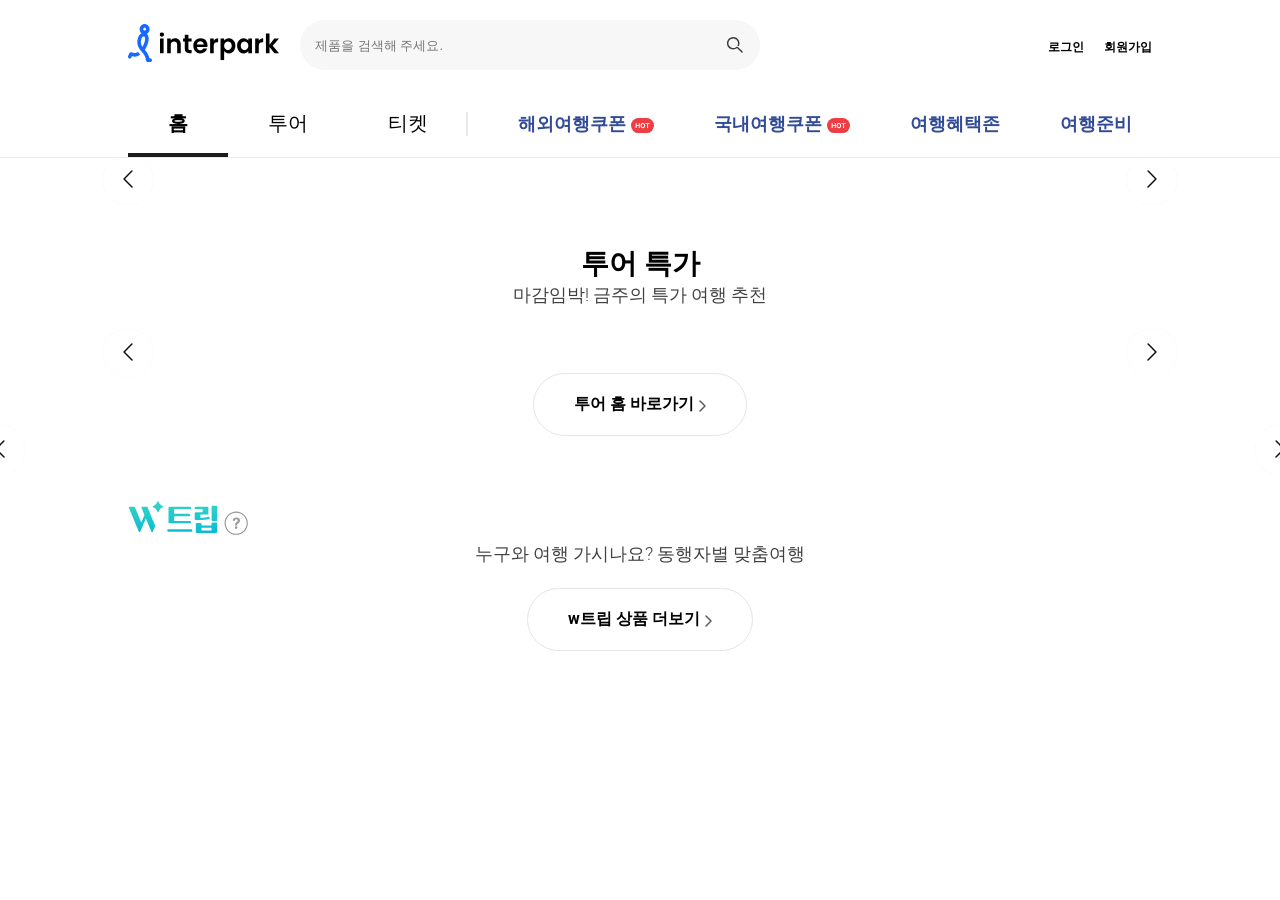
==== commit f10fb809: "trip css 수정" ====
--- a/public/index.html
+++ b/public/index.html
@@ -227,7 +227,7 @@
 
             <div class="section_bts">
               <a href="#">
-                투어 홈 바로가기
+                w트립 상품 더보기
                 <img
                   src="images/icon_linkArrow.svg"
                   alt="투어 홈 바로가기"
